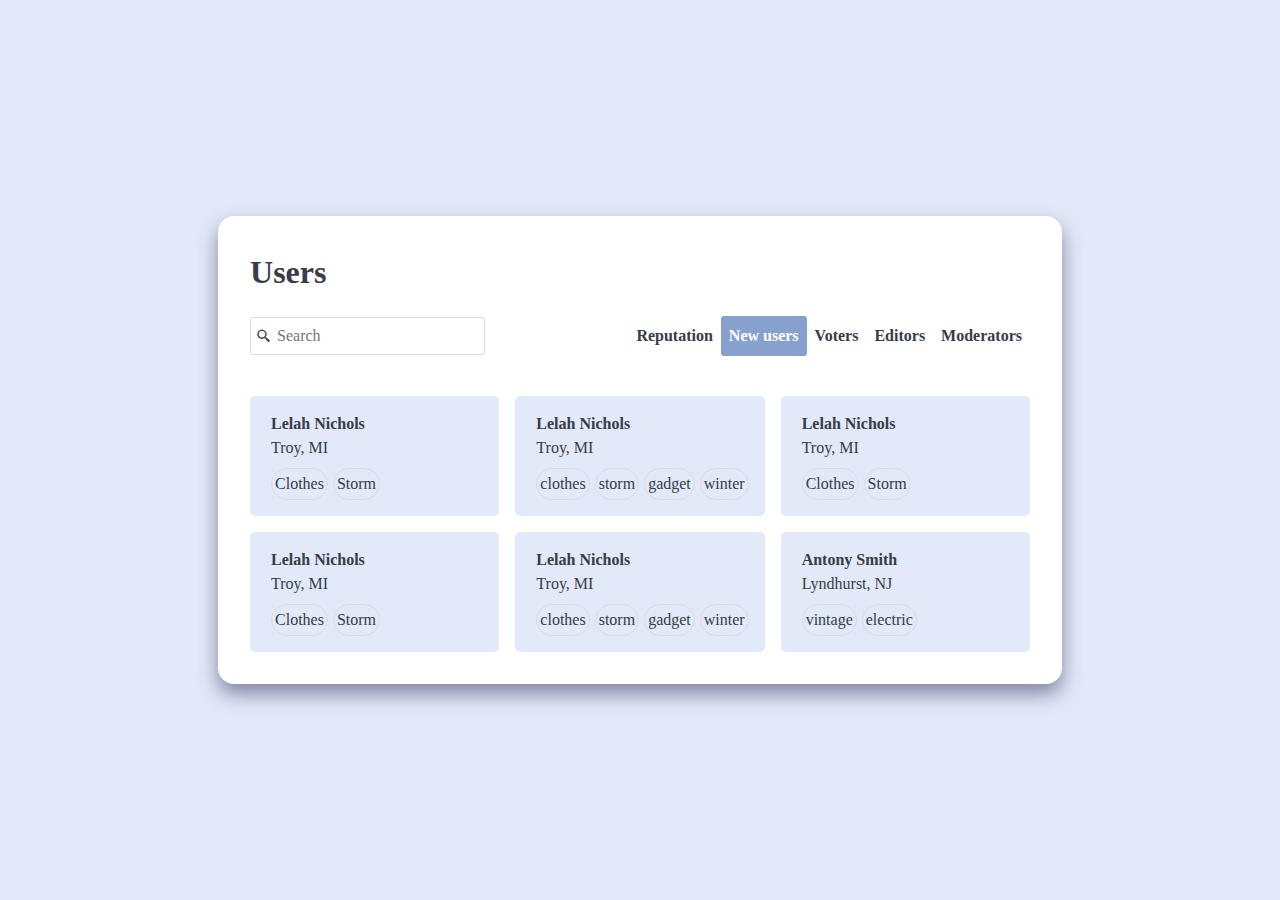
==== User List/index.html @ b4751778 "Add files via upload" ====
<!DOCTYPE html>
<html lang="en">
<head>
    <meta charset="UTF-8">
    <meta http-equiv="X-UA-Compatible" content="IE=edge">
    <meta name="viewport" content="width=device-width, initial-scale=1.0">
    <link href='https://unpkg.com/boxicons@2.1.4/css/boxicons.min.css' rel='stylesheet'>
    <link rel="shortcut icon" href="../Stus.png" type="image/x-icon">
    <link rel="stylesheet" href="style.css">
    <title>User List</title>
</head>
<body>

    <main>
        <h1>Users</h1>

        <header class="flex spaced">
            <div class="flex search">
                <i class='bx bx-search-alt-2' ></i>  <input type="search" name="" id="" placeholder="Search">
            </div>

            <ul class="cat flex">
                <li>Reputation</li>
                <li class="active">New users</li>
                <li>Voters</li>
                <li>Editors</li>
                <li>Moderators</li>
            </ul>
        </header>

        <section>
            <ul class="list">

                <li class="flex card">
                    <img src="https://unsplash.it/50" alt="">
                    <div>
                        <h4>Lelah Nichols</h4>
                        <p>Troy, MI</p>

                        <ul>
                            <li>Clothes</li>
                            <li>Storm</li>
                        </ul>
                    </div>
                </li>


                
                <li class="flex card">
                    <img src="https://unsplash.it/50" alt="">
                    <div>
                        <h4>Lelah Nichols</h4>
                        <p>Troy, MI</p>

                        <ul>
                            <li>clothes</li>
                            <li>storm</li>
                            <li>gadget</li>
                            <li>winter</li>
                        </ul>
                    </div>
                </li>

                
                <li class="flex card">
                    <img src="https://unsplash.it/50" alt="">
                    <div>
                        <h4>Lelah Nichols</h4>
                        <p>Troy, MI</p>

                        <ul>
                            <li>Clothes</li>
                            <li>Storm</li>
                        </ul>
                    </div>
                </li>

                <li class="flex card">
                    <img src="https://unsplash.it/50" alt="">
                    <div>
                        <h4>Lelah Nichols</h4>
                        <p>Troy, MI</p>

                        <ul>
                            <li>Clothes</li>
                            <li>Storm</li>
                        </ul>
                    </div>
                </li>


                
                <li class="flex card">
                    <img src="https://unsplash.it/50" alt="">
                    <div>
                        <h4>Lelah Nichols</h4>
                        <p>Troy, MI</p>

                        <ul>
                            <li>clothes</li>
                            <li>storm</li>
                            <li>gadget</li>
                            <li>winter</li>
                        </ul>
                    </div>
                </li>

                
                <li class="flex card">
                    <img src="https://unsplash.it/50" alt="">
                    <div>
                        <h4>Antony Smith</h4>
                        <p>Lyndhurst, NJ</p>

                        <ul>
                            <li>vintage</li>
                            <li>electric</li>
                        </ul>
                    </div>
                </li>


                
            </ul>
        </section>
    </main>
    
</body>
</html>
---- User List/style.css ----
@import url(../reset.css);

:root{
    --bg:#E2E9F9;
    --font-800:#373C47;
    --font-500: #87A0CE;

}

body{
    background-color: var(--bg);
    color: var(--font-800);
}

main{
    background-color: white;
    padding: 2rem;
    border-radius: 1rem;
    box-shadow: 0px 10px 20px 0 #8484A4;
}

.flex{
    display: flex;
    align-items: center;
}




.spaced{
    justify-content: space-between;
}

header{
    margin-top: 20px;
}

.search{
    padding: 5px;
    border: 1px solid gainsboro;
    border-radius: 3px;
}


.search input{
    border: 0;
    appearance: none;
    outline: 0;
    padding-left: 5px;
    font: inherit;
}


.cat li{
    padding: 0.5rem;
    border-radius: 3px;
    font-weight: 600;
    
}

.cat li.active{
    color: white;
    background-color: #87A0CE;
}

.list{
    display: grid;
    grid-template-columns: repeat(3,1fr);
    gap:1rem;
    margin-top: 40px;
}


.card{
    padding: 1rem;
   border-radius: 5px;
    background-color:#E2E9F9;
    gap:5px;
    
}

.card:hover{
    box-shadow: 2px 2px 2px 0 #8484a4af;
}

.card img{ 
    border-radius:50%;
}

.card > *{
    align-self: flex-start;
 
}

.card ul{
    display: flex;
    flex-wrap: wrap;
    gap: 5px;
    
    margin-top: 8px;
}

.card ul li{
    padding: 3px;
    border: 1px solid gainsboro;
    border-radius: 100vh;
}
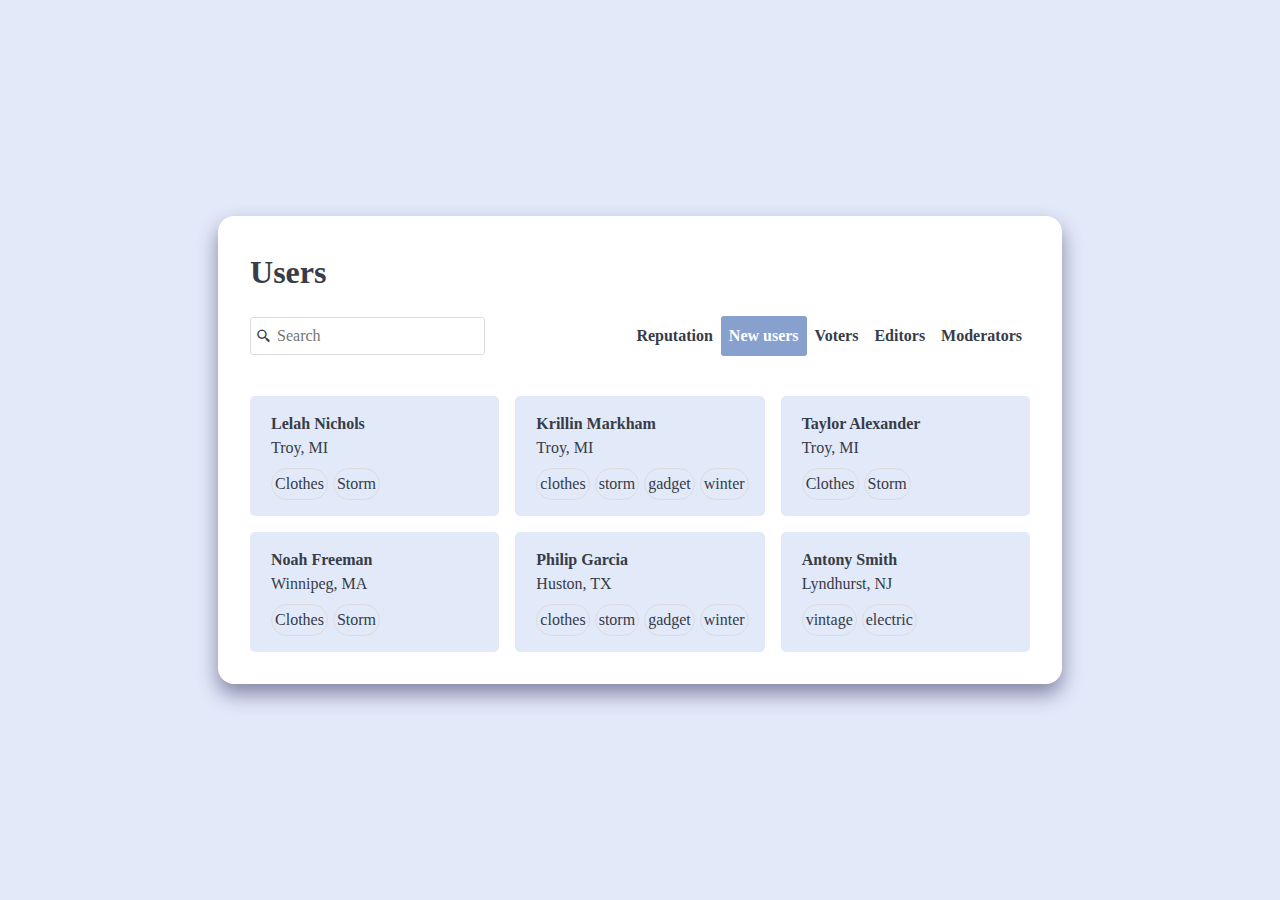
==== commit 3947e74b: "Update index.html" ====
--- a/User List/index.html
+++ b/User List/index.html
@@ -49,7 +49,7 @@
                 <li class="flex card">
                     <img src="https://unsplash.it/50" alt="">
                     <div>
-                        <h4>Lelah Nichols</h4>
+                        <h4>Krillin Markham</h4>
                         <p>Troy, MI</p>
 
                         <ul>
@@ -65,7 +65,7 @@
                 <li class="flex card">
                     <img src="https://unsplash.it/50" alt="">
                     <div>
-                        <h4>Lelah Nichols</h4>
+                        <h4>Taylor Alexander </h4>
                         <p>Troy, MI</p>
 
                         <ul>
@@ -78,8 +78,8 @@
                 <li class="flex card">
                     <img src="https://unsplash.it/50" alt="">
                     <div>
-                        <h4>Lelah Nichols</h4>
-                        <p>Troy, MI</p>
+                        <h4>Noah Freeman </h4>
+                        <p>Winnipeg, MA</p>
 
                         <ul>
                             <li>Clothes</li>
@@ -93,8 +93,8 @@
                 <li class="flex card">
                     <img src="https://unsplash.it/50" alt="">
                     <div>
-                        <h4>Lelah Nichols</h4>
-                        <p>Troy, MI</p>
+                        <h4>Philip Garcia</h4>
+                        <p>Huston, TX</p>
 
                         <ul>
                             <li>clothes</li>
@@ -126,4 +126,4 @@
     </main>
     
 </body>
-</html>+</html>
